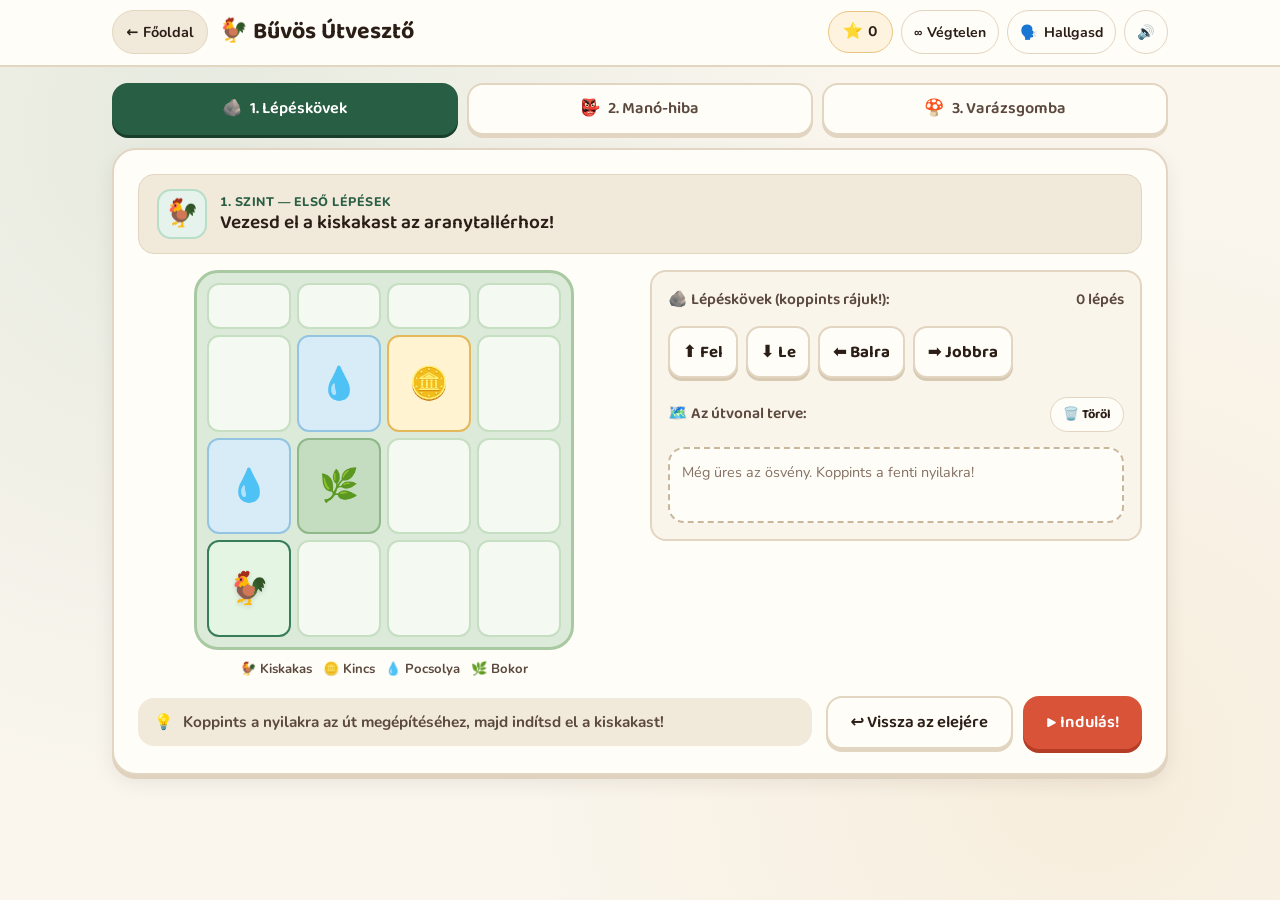
==== buvos-utveszto/index.html @ 88418d54 "Add Bűvös Útvesztő app with debugging, mushroom jump, infinite BFS mazes, and motivational audio" ====
<!DOCTYPE html>
<html lang="hu">
<head>
  <meta charset="UTF-8">
  <meta name="viewport" content="width=device-width, initial-scale=1.0">
  <title>Bűvös Útvesztő — Logika Műhely</title>
  <meta name="description" content="Algoritmikus gondolkodás és hibakeresés elsősöknek: vezesd át a kiskakast a meseerdőn lépéskövekkel és javítsd ki a manó hibáit!">
  <link rel="preconnect" href="https://fonts.googleapis.com">
  <link rel="preconnect" href="https://fonts.gstatic.com" crossorigin>
  <link href="https://fonts.googleapis.com/css2?family=Baloo+2:wght@600;700;800&family=Nunito:wght@500;600;700;800&display=swap" rel="stylesheet">
  <link rel="stylesheet" href="../styles/main.css">
  <link rel="stylesheet" href="styles.css">
</head>
<body class="forest-body">
  <header class="workshop-header">
    <div class="container workshop-header-inner">
      <div class="header-left">
        <a href="../index.html" class="back-link" id="btn-back-home">← Főoldal</a>
        <h1 class="workshop-title">🐓 Bűvös Útvesztő</h1>
      </div>

      <div class="header-controls">
        <span class="stat-pill" id="star-counter" aria-label="Összegyűjtött csillagok">
          ⭐ <span id="star-count-value">0</span>
        </span>
        <button type="button" class="icon-btn" id="btn-infinite-mode" aria-pressed="false" title="Végtelen gyakorlás be/ki">
          ∞ <span class="btn-label">Végtelen</span>
        </button>
        <button type="button" class="icon-btn" id="btn-replay-voice" title="Feladat meghallgatása újra">
          🗣️ <span class="btn-label">Hallgasd</span>
        </button>
        <button type="button" class="icon-btn" id="btn-toggle-sound" aria-pressed="true" title="Hang ki/be">
          🔊
        </button>
      </div>
    </div>
  </header>

  <main class="container workshop-main">
    <nav class="mode-nav" aria-label="Játékmódok">
      <button type="button" class="mode-tab is-active" id="tab-mode-build" data-mode="build">
        <span>🪨</span>
        <span>1. Lépéskövek</span>
      </button>
      <button type="button" class="mode-tab" id="tab-mode-debug" data-mode="debug">
        <span>👺</span>
        <span>2. Manó-hiba</span>
      </button>
      <button type="button" class="mode-tab" id="tab-mode-mushroom" data-mode="mushroom">
        <span>🍄</span>
        <span>3. Varázsgomba</span>
      </button>
    </nav>

    <section class="game-panel" aria-live="polite">
      <div class="prompt-bar">
        <div class="prompt-left">
          <div class="guide-avatar" aria-hidden="true">🐓</div>
          <div>
            <span class="level-badge" id="level-badge">1. szint</span>
            <p class="prompt-instruction" id="prompt-instruction">Töltsük be a meseerdőt…</p>
          </div>
        </div>
      </div>

      <div class="maze-workspace">
        <div class="maze-board-wrap">
          <div class="maze-grid" id="maze-grid" role="grid" aria-label="Meseerdő pálya"></div>
          <div class="maze-legend">
            <span>🐓 Kiskakas</span>
            <span>🪙 Kincs</span>
            <span>💧 Pocsolya</span>
            <span>🌿 Bokor</span>
            <span id="legend-mushroom" style="display:none;">🍄 Gomba (átugorható)</span>
          </div>
        </div>

        <div class="program-panel">
          <p class="panel-subtitle">
            <span>🪨 Lépéskövek (koppints rájuk!):</span>
            <span id="step-count-label">0 lépés</span>
          </p>

          <div class="stone-palette" id="stone-palette">
            <button type="button" class="cmd-btn" data-cmd="up" title="Felfelé">⬆️ Fel</button>
            <button type="button" class="cmd-btn" data-cmd="down" title="Lefelé">⬇️ Le</button>
            <button type="button" class="cmd-btn" data-cmd="left" title="Balra">⬅️ Balra</button>
            <button type="button" class="cmd-btn" data-cmd="right" title="Jobbra">➡️ Jobbra</button>
            <button type="button" class="cmd-btn is-jump" id="btn-cmd-jump" data-cmd="jump" style="display:none;" title="Ha gomba van előtted, ugorj!">🍄 Ugrás</button>
          </div>

          <div id="debug-hint-box" class="debug-hint-box" style="display:none;">
            💡 Koppints a hibás lépéskőre lent, majd válassz helyette egy jót felül!
          </div>

          <p class="panel-subtitle" style="margin-top:0.25rem;">
            <span>🗺️ Az útvonal terve:</span>
            <button type="button" class="icon-btn" id="btn-clear-steps" style="min-height:34px; font-size:0.8rem;">🗑️ Töröl</button>
          </p>

          <div class="sequence-track" id="sequence-track" aria-label="Összeállított lépések"></div>
        </div>
      </div>

      <div class="action-bar">
        <div class="feedback-banner" id="feedback-banner">
          <span>💡</span>
          <span id="feedback-text">Állítsd össze az utat, majd nyomd meg az Indulás gombot!</span>
        </div>
        <div class="action-buttons" id="action-buttons"></div>
      </div>
    </section>
  </main>

  <script src="app.js"></script>
</body>
</html>
---- styles/main.css ----
/* ==========================================================================
   Logika Műhely — Shared Design System
   Warm, tactile, storybook-inspired palette for 1st-grade Hungarian learners
   ========================================================================== */

:root {
  /* Surfaces */
  --bg-parchment: #FAF6EE;
  --bg-cream: #FFFDF8;
  --bg-sand: #F1E9DA;
  --bg-wood-dark: #3B281E;
  --bg-wood-mid: #5A3E2E;

  /* Ink */
  --ink-primary: #2B1E16;
  --ink-secondary: #5C493E;
  --ink-muted: #847062;
  --ink-on-dark: #FFF9F0;

  /* Brand & Pedagogical Accents (HSL-harmonized) */
  --forge-ember: #D95338;
  --forge-ember-dark: #B53D25;
  --forge-ember-soft: #FDECE7;

  --sage-green: #387D5A;
  --sage-green-dark: #285E43;
  --sage-green-soft: #E5F3EC;

  --cobalt-blue: #2D5F9A;
  --cobalt-blue-dark: #1F4573;
  --cobalt-blue-soft: #E7EFF8;

  --amber-gold: #D99226;
  --amber-gold-dark: #B07214;
  --amber-gold-soft: #FDF3DF;

  /* Borders & Shadows */
  --border-warm: #E2D5C1;
  --border-strong: #C9B79C;
  --shadow-card: 0 4px 0 #DFD2BE, 0 8px 20px rgba(43, 30, 22, 0.08);
  --shadow-card-hover: 0 6px 0 #D4C3AA, 0 14px 28px rgba(43, 30, 22, 0.12);
  --shadow-button: 0 4px 0 var(--btn-shadow, #B53D25);
  --shadow-button-active: 0 1px 0 var(--btn-shadow, #B53D25);

  /* Typography */
  --font-display: 'Baloo 2', 'Nunito', system-ui, -apple-system, sans-serif;
  --font-body: 'Nunito', system-ui, -apple-system, sans-serif;

  /* Radii */
  --radius-sm: 10px;
  --radius-md: 16px;
  --radius-lg: 24px;
  --radius-pill: 999px;

  /* Spacing */
  --space-xs: 0.5rem;
  --space-sm: 0.75rem;
  --space-md: 1.25rem;
  --space-lg: 2rem;
  --space-xl: 3rem;
}

*,
*::before,
*::after {
  box-sizing: border-box;
}

html {
  font-size: 16px;
  -webkit-tap-highlight-color: transparent;
  scroll-behavior: smooth;
}

body {
  margin: 0;
  font-family: var(--font-body);
  color: var(--ink-primary);
  background-color: var(--bg-parchment);
  background-image:
    radial-gradient(circle at 15% 10%, rgba(224, 159, 62, 0.09) 0%, transparent 45%),
    radial-gradient(circle at 85% 85%, rgba(56, 125, 90, 0.08) 0%, transparent 45%);
  line-height: 1.55;
  min-height: 100dvh;
  overflow-x: hidden;
}

img,
svg {
  display: block;
  max-width: 100%;
}

button,
a {
  font-family: inherit;
  touch-action: manipulation;
}

/* Focus visibility for keyboard & switch accessibility */
:focus-visible {
  outline: 3px solid var(--cobalt-blue);
  outline-offset: 3px;
}

/* ==========================================================================
   Layout Containers
   ========================================================================== */
.container {
  width: 100%;
  max-width: 1120px;
  margin: 0 auto;
  padding: 0 clamp(1rem, 3vw, 2rem);
}

/* ==========================================================================
   Header / Navigation
   ========================================================================== */
.site-header {
  background-color: var(--bg-cream);
  border-bottom: 2px solid var(--border-warm);
  padding: 0.9rem 0;
  position: sticky;
  top: 0;
  z-index: 40;
}

.header-inner {
  display: flex;
  align-items: center;
  justify-content: space-between;
  gap: 1rem;
  flex-wrap: wrap;
}

.brand {
  display: inline-flex;
  align-items: center;
  gap: 0.75rem;
  text-decoration: none;
  color: var(--ink-primary);
}

.brand-mark {
  width: 44px;
  height: 44px;
  border-radius: 12px;
  background: var(--forge-ember);
  color: var(--ink-on-dark);
  display: grid;
  place-items: center;
  box-shadow: 0 3px 0 var(--forge-ember-dark);
  flex-shrink: 0;
}

.brand-text {
  display: flex;
  flex-direction: column;
  line-height: 1.15;
}

.brand-title {
  font-family: var(--font-display);
  font-weight: 600;
  font-size: 1.25rem;
  letter-spacing: 0.01em;
}

.brand-subtitle {
  font-size: 0.8rem;
  font-weight: 700;
  color: var(--ink-muted);
}

.header-meta {
  display: flex;
  align-items: center;
  gap: 0.75rem;
}

.age-tag {
  display: inline-flex;
  align-items: center;
  gap: 0.4rem;
  background: var(--bg-sand);
  border: 1.5px solid var(--border-warm);
  color: var(--ink-secondary);
  font-weight: 700;
  font-size: 0.85rem;
  padding: 0.4rem 0.85rem;
  border-radius: var(--radius-pill);
}

/* ==========================================================================
   Buttons
   ========================================================================== */
.btn {
  display: inline-flex;
  align-items: center;
  justify-content: center;
  gap: 0.5rem;
  min-height: 48px;
  padding: 0.7rem 1.4rem;
  border-radius: var(--radius-md);
  border: none;
  font-family: var(--font-display);
  font-weight: 600;
  font-size: 1.05rem;
  text-decoration: none;
  cursor: pointer;
  transition: transform 120ms ease, box-shadow 120ms ease, background-color 150ms ease;
  user-select: none;
}

.btn:active {
  transform: translateY(3px);
}

.btn-primary {
  --btn-shadow: var(--forge-ember-dark);
  background: var(--forge-ember);
  color: #FFFFFF;
  box-shadow: var(--shadow-button);
}

.btn-primary:hover {
  background: #E25F44;
}

.btn-primary:active {
  box-shadow: var(--shadow-button-active);
}

.btn-secondary {
  --btn-shadow: var(--border-strong);
  background: var(--bg-cream);
  color: var(--ink-primary);
  border: 2px solid var(--border-warm);
  box-shadow: 0 3px 0 var(--border-warm);
}

.btn-secondary:hover {
  background: var(--bg-sand);
}

.btn-success {
  --btn-shadow: var(--sage-green-dark);
  background: var(--sage-green);
  color: #FFFFFF;
  box-shadow: var(--shadow-button);
}

.btn-success:hover {
  background: #418E67;
}

/* ==========================================================================
   Hero Section (Index Page)
   ========================================================================== */
.hero {
  padding: clamp(2rem, 5vw, 3.75rem) 0 clamp(1.5rem, 3vw, 2.5rem);
}

.hero-card {
  background: var(--bg-cream);
  border: 2px solid var(--border-warm);
  border-radius: var(--radius-lg);
  padding: clamp(1.5rem, 4vw, 2.75rem);
  box-shadow: var(--shadow-card);
  display: grid;
  grid-template-columns: 1.25fr 0.75fr;
  gap: 2rem;
  align-items: center;
}

.hero h1 {
  font-family: var(--font-display);
  font-size: clamp(1.85rem, 4vw, 2.85rem);
  font-weight: 700;
  line-height: 1.15;
  letter-spacing: -0.01em;
  margin: 0 0 0.85rem;
  color: var(--ink-primary);
}

.hero-lead {
  font-size: clamp(1rem, 1.5vw, 1.15rem);
  color: var(--ink-secondary);
  margin: 0 0 1.5rem;
  max-width: 56ch;
}

.hero-actions {
  display: flex;
  flex-wrap: wrap;
  gap: 0.85rem;
  align-items: center;
}

.hero-pillars {
  display: grid;
  gap: 0.75rem;
  background: var(--bg-sand);
  border: 1.5px solid var(--border-warm);
  border-radius: var(--radius-md);
  padding: 1.15rem;
}

.pillar-item {
  display: flex;
  align-items: flex-start;
  gap: 0.7rem;
  font-size: 0.92rem;
  color: var(--ink-secondary);
}

.pillar-icon {
  width: 32px;
  height: 32px;
  border-radius: 9px;
  background: var(--bg-cream);
  border: 1.5px solid var(--border-warm);
  display: grid;
  place-items: center;
  flex-shrink: 0;
  font-size: 1rem;
}

.pillar-item strong {
  color: var(--ink-primary);
  display: block;
  font-size: 0.95rem;
}

/* ==========================================================================
   Apps Grid (Index Page)
   ========================================================================== */
.section-heading {
  display: flex;
  align-items: baseline;
  justify-content: space-between;
  gap: 1rem;
  flex-wrap: wrap;
  margin: 1rem 0 1.25rem;
}

.section-heading h2 {
  font-family: var(--font-display);
  font-size: clamp(1.4rem, 2.5vw, 1.85rem);
  margin: 0;
}

.section-heading p {
  margin: 0;
  color: var(--ink-muted);
  font-weight: 600;
  font-size: 0.95rem;
}

.apps-grid {
  display: grid;
  grid-template-columns: repeat(auto-fill, minmax(min(100%, 320px), 1fr));
  gap: 1.4rem;
  padding-bottom: 3rem;
}

.app-card {
  background: var(--bg-cream);
  border: 2px solid var(--border-warm);
  border-radius: var(--radius-lg);
  padding: 1.4rem;
  box-shadow: var(--shadow-card);
  display: flex;
  flex-direction: column;
  gap: 0.9rem;
  transition: transform 160ms ease, box-shadow 160ms ease;
  position: relative;
}

.app-card.is-live:hover {
  transform: translateY(-3px);
  box-shadow: var(--shadow-card-hover);
}

.app-card.is-upcoming {
  background: #FBF8F2;
  opacity: 0.92;
}

.app-card-top {
  display: flex;
  align-items: flex-start;
  justify-content: space-between;
  gap: 0.75rem;
}

.app-emblem {
  width: 56px;
  height: 56px;
  border-radius: 16px;
  display: grid;
  place-items: center;
  font-size: 1.75rem;
  flex-shrink: 0;
  border: 2px solid rgba(43, 30, 22, 0.08);
}

.emblem-forge { background: var(--forge-ember-soft); }
.emblem-path { background: var(--sage-green-soft); }
.emblem-scale { background: var(--amber-gold-soft); }
.emblem-chameleon { background: #EBF4E8; }
.emblem-mirror { background: var(--cobalt-blue-soft); }
.emblem-detective { background: #F5ECE3; }

.status-label {
  font-size: 0.78rem;
  font-weight: 800;
  text-transform: uppercase;
  letter-spacing: 0.04em;
  padding: 0.3rem 0.7rem;
  border-radius: var(--radius-pill);
}

.status-live {
  background: var(--sage-green-soft);
  color: var(--sage-green-dark);
  border: 1.5px solid #B7DEC9;
}

.status-soon {
  background: var(--bg-sand);
  color: var(--ink-muted);
  border: 1.5px solid var(--border-warm);
}

.app-card h3 {
  font-family: var(--font-display);
  font-size: 1.35rem;
  margin: 0;
  line-height: 1.2;
}

.app-card-desc {
  margin: 0;
  color: var(--ink-secondary);
  font-size: 0.95rem;
  flex: 1;
}

.app-skills {
  display: flex;
  flex-wrap: wrap;
  gap: 0.45rem;
}

.skill-chip {
  font-size: 0.78rem;
  font-weight: 700;
  color: var(--ink-secondary);
  background: var(--bg-sand);
  padding: 0.25rem 0.65rem;
  border-radius: var(--radius-pill);
}

.app-method {
  font-size: 0.82rem;
  color: var(--ink-muted);
  border-top: 1.5px dashed var(--border-warm);
  padding-top: 0.75rem;
}

.app-method strong {
  color: var(--ink-secondary);
}

.app-card .btn {
  width: 100%;
  margin-top: 0.25rem;
}

.btn-disabled {
  background: var(--bg-sand);
  color: var(--ink-muted);
  border: 1.5px solid var(--border-warm);
  cursor: default;
  box-shadow: none;
}

.btn-disabled:active {
  transform: none;
}

/* ==========================================================================
   Footer
   ========================================================================== */
.site-footer {
  border-top: 2px solid var(--border-warm);
  background: var(--bg-cream);
  padding: 1.5rem 0;
  color: var(--ink-muted);
  font-size: 0.9rem;
}

.footer-inner {
  display: flex;
  justify-content: space-between;
  align-items: center;
  flex-wrap: wrap;
  gap: 0.75rem;
}

/* ==========================================================================
   Responsive Breakpoints
   ========================================================================== */
@media (max-width: 860px) {
  .hero-card {
    grid-template-columns: 1fr;
    gap: 1.5rem;
  }
}

@media (max-width: 520px) {
  .brand-subtitle {
    display: none;
  }
  .age-tag {
    font-size: 0.78rem;
    padding: 0.35rem 0.65rem;
  }
}
---- buvos-utveszto/styles.css ----
/* ==========================================================================
   Bűvös Útvesztő — Enchanted Forest Algorithmic & Debugging Styles
   Responsive across mobile (320px+), tablet, and desktop/smartboard
   ========================================================================== */

.forest-body {
  background-color: var(--bg-parchment);
  background-image:
    radial-gradient(circle at 15% 15%, rgba(56, 125, 90, 0.10) 0%, transparent 50%),
    radial-gradient(circle at 85% 85%, rgba(217, 146, 38, 0.09) 0%, transparent 45%);
  min-height: 100dvh;
  display: flex;
  flex-direction: column;
}

/* Header & Controls (consistent with Kovács Műhelye) */
.workshop-header {
  background: var(--bg-cream);
  border-bottom: 2px solid var(--border-warm);
  padding: 0.65rem 0;
  position: sticky;
  top: 0;
  z-index: 50;
}

.workshop-header-inner {
  display: flex;
  align-items: center;
  justify-content: space-between;
  gap: 0.75rem;
  flex-wrap: wrap;
}

.header-left {
  display: flex;
  align-items: center;
  gap: 0.65rem;
}

.back-link {
  display: inline-flex;
  align-items: center;
  gap: 0.35rem;
  min-height: 44px;
  padding: 0.4rem 0.85rem;
  border-radius: var(--radius-pill);
  background: var(--bg-sand);
  border: 1.5px solid var(--border-warm);
  color: var(--ink-primary);
  text-decoration: none;
  font-weight: 700;
  font-size: 0.9rem;
}

.back-link:hover {
  background: #E8DEC9;
}

.workshop-title {
  font-family: var(--font-display);
  font-size: clamp(1.1rem, 2.2vw, 1.45rem);
  margin: 0;
  display: flex;
  align-items: center;
  gap: 0.4rem;
}

.header-controls {
  display: flex;
  align-items: center;
  gap: 0.5rem;
}

.stat-pill {
  display: inline-flex;
  align-items: center;
  gap: 0.35rem;
  min-height: 42px;
  padding: 0.35rem 0.85rem;
  border-radius: var(--radius-pill);
  background: var(--amber-gold-soft);
  border: 1.5px solid #E9C685;
  font-family: var(--font-display);
  font-weight: 600;
  font-size: 1rem;
  color: var(--ink-primary);
}

.icon-btn {
  display: inline-flex;
  align-items: center;
  justify-content: center;
  gap: 0.35rem;
  min-width: 44px;
  min-height: 44px;
  padding: 0.4rem 0.75rem;
  border-radius: var(--radius-pill);
  border: 1.5px solid var(--border-warm);
  background: var(--bg-cream);
  color: var(--ink-primary);
  font-weight: 700;
  font-size: 0.88rem;
  cursor: pointer;
  transition: background-color 140ms ease, transform 100ms ease;
}

.icon-btn:hover {
  background: var(--bg-sand);
}

.icon-btn.is-muted {
  opacity: 0.65;
  background: var(--bg-sand);
}

.icon-btn.is-active {
  background: var(--amber-gold-soft);
  border-color: var(--amber-gold-dark);
}

/* Mode Navigation */
.mode-nav {
  display: grid;
  grid-template-columns: repeat(3, 1fr);
  gap: 0.6rem;
  margin: 1rem 0 0.85rem;
}

.mode-tab {
  display: flex;
  align-items: center;
  justify-content: center;
  gap: 0.5rem;
  min-height: 52px;
  padding: 0.6rem 0.75rem;
  border-radius: var(--radius-md);
  border: 2px solid var(--border-warm);
  background: var(--bg-cream);
  color: var(--ink-secondary);
  font-family: var(--font-display);
  font-weight: 600;
  font-size: clamp(0.88rem, 1.5vw, 1.02rem);
  cursor: pointer;
  box-shadow: 0 3px 0 var(--border-warm);
  transition: all 140ms ease;
}

.mode-tab:hover {
  background: var(--bg-sand);
}

.mode-tab.is-active {
  background: var(--sage-green-dark);
  color: #FFFFFF;
  border-color: var(--sage-green-dark);
  box-shadow: 0 3px 0 #193E2B;
}

/* Main Panel */
.workshop-main {
  flex: 1;
  padding-bottom: 2rem;
}

.game-panel {
  background: var(--bg-cream);
  border: 2px solid var(--border-warm);
  border-radius: var(--radius-lg);
  padding: clamp(1rem, 2.5vw, 1.5rem);
  box-shadow: var(--shadow-card);
  display: flex;
  flex-direction: column;
  gap: 1rem;
}

.prompt-bar {
  display: flex;
  align-items: center;
  justify-content: space-between;
  gap: 1rem;
  flex-wrap: wrap;
  background: var(--bg-sand);
  border: 1.5px solid var(--border-warm);
  border-radius: var(--radius-md);
  padding: 0.85rem 1.1rem;
}

.prompt-left {
  display: flex;
  align-items: center;
  gap: 0.85rem;
  flex: 1;
  min-width: 220px;
}

.guide-avatar {
  width: 50px;
  height: 50px;
  border-radius: 14px;
  background: var(--sage-green-soft);
  border: 2px solid #B7DEC9;
  display: grid;
  place-items: center;
  font-size: 1.7rem;
  flex-shrink: 0;
}

.level-badge {
  font-size: 0.78rem;
  font-weight: 800;
  text-transform: uppercase;
  letter-spacing: 0.04em;
  color: var(--sage-green-dark);
  display: block;
}

.prompt-instruction {
  font-family: var(--font-display);
  font-size: clamp(1rem, 1.8vw, 1.2rem);
  font-weight: 600;
  color: var(--ink-primary);
  margin: 0;
  line-height: 1.3;
}

/* Maze & Controls Split Layout */
.maze-workspace {
  display: grid;
  grid-template-columns: minmax(260px, 1fr) minmax(260px, 1fr);
  gap: 1.25rem;
  align-items: start;
}

/* Forest Grid */
.maze-board-wrap {
  display: flex;
  flex-direction: column;
  align-items: center;
  gap: 0.6rem;
}

.maze-grid {
  display: grid;
  gap: 6px;
  padding: 10px;
  background: #DCEAD9;
  border: 3px solid #A8C9A2;
  border-radius: var(--radius-lg);
  width: 100%;
  max-width: 380px;
  aspect-ratio: 1 / 1;
}

.maze-cell {
  background: #F4F9F2;
  border: 2px solid #C6DEC1;
  border-radius: 12px;
  display: grid;
  place-items: center;
  font-size: clamp(1.35rem, 3.8vw, 2rem);
  position: relative;
  user-select: none;
  transition: transform 160ms ease, background-color 160ms ease, border-color 160ms ease;
}

.maze-cell.is-puddle {
  background: #D8ECF8;
  border-color: #93C4E2;
}

.maze-cell.is-bush {
  background: #C4DDC0;
  border-color: #8FB889;
}

.maze-cell.is-goal {
  background: #FFF3D1;
  border-color: #E6B85C;
}

.maze-cell.is-mushroom {
  background: #FDECE7;
  border-color: #F0B6A8;
}

.maze-cell.is-visited {
  background: #E5F5E3;
  border-color: var(--sage-green);
}

.maze-cell.is-crash {
  background: #FAD8D0;
  border-color: var(--forge-ember);
  animation: cell-shake 380ms ease;
}

.player-sprite {
  display: inline-block;
  transition: transform 180ms ease;
  filter: drop-shadow(0 2px 2px rgba(0, 0, 0, 0.15));
}

@keyframes cell-shake {
  0%, 100% { transform: translateX(0); }
  25% { transform: translateX(-5px); }
  50% { transform: translateX(5px); }
  75% { transform: translateX(-3px); }
}

.maze-legend {
  display: flex;
  flex-wrap: wrap;
  justify-content: center;
  gap: 0.65rem;
  font-size: 0.82rem;
  font-weight: 700;
  color: var(--ink-secondary);
}

/* Program / Stepping Stones Panel */
.program-panel {
  display: flex;
  flex-direction: column;
  gap: 0.9rem;
  background: #FAF5EB;
  border: 2px solid var(--border-warm);
  border-radius: var(--radius-md);
  padding: 1rem;
}

.panel-subtitle {
  font-family: var(--font-display);
  font-weight: 600;
  font-size: 0.98rem;
  color: var(--ink-secondary);
  margin: 0;
  display: flex;
  align-items: center;
  justify-content: space-between;
}

.stone-palette {
  display: flex;
  flex-wrap: wrap;
  gap: 0.5rem;
}

.cmd-btn {
  display: inline-flex;
  align-items: center;
  justify-content: center;
  gap: 0.35rem;
  min-width: 56px;
  min-height: 52px;
  padding: 0.45rem 0.8rem;
  border-radius: 14px;
  border: 2px solid var(--border-warm);
  background: var(--bg-cream);
  color: var(--ink-primary);
  font-family: var(--font-display);
  font-weight: 700;
  font-size: 1.05rem;
  cursor: pointer;
  box-shadow: 0 3px 0 #D8C9B2;
  transition: transform 100ms ease, background-color 140ms ease;
}

.cmd-btn:hover {
  background: #FFF7E6;
}

.cmd-btn:active {
  transform: translateY(2px);
}

.cmd-btn.is-jump {
  background: var(--forge-ember-soft);
  border-color: #E79B8A;
  color: var(--forge-ember-dark);
}

/* Sequence Track */
.sequence-track {
  display: flex;
  flex-wrap: wrap;
  gap: 0.45rem;
  min-height: 76px;
  padding: 0.75rem;
  background: var(--bg-cream);
  border: 2px dashed var(--border-strong);
  border-radius: var(--radius-md);
  align-items: center;
  align-content: flex-start;
}

.step-stone {
  display: inline-flex;
  align-items: center;
  justify-content: center;
  min-width: 50px;
  min-height: 50px;
  padding: 0.3rem 0.55rem;
  border-radius: 12px;
  background: var(--bg-sand);
  border: 2px solid var(--border-strong);
  font-size: 1.25rem;
  cursor: pointer;
  position: relative;
  transition: transform 120ms ease, border-color 120ms ease, background-color 120ms ease;
}

.step-stone .step-num {
  position: absolute;
  top: -7px;
  left: -6px;
  width: 19px;
  height: 19px;
  border-radius: 50%;
  background: var(--bg-wood-dark);
  color: #FFFFFF;
  font-size: 0.68rem;
  font-weight: 800;
  display: grid;
  place-items: center;
}

.step-stone.is-running {
  background: var(--amber-gold-soft);
  border-color: var(--amber-gold-dark);
  transform: scale(1.1);
}

.step-stone.is-bug-hit {
  background: var(--forge-ember-soft);
  border-color: var(--forge-ember);
  animation: cell-shake 380ms ease;
}

.step-stone.is-selected-slot {
  background: var(--cobalt-blue-soft);
  border-color: var(--cobalt-blue);
  box-shadow: 0 0 0 3px rgba(45, 95, 154, 0.25);
}

.debug-hint-box {
  font-size: 0.85rem;
  font-weight: 700;
  color: var(--cobalt-blue-dark);
  background: var(--cobalt-blue-soft);
  border: 1.5px solid #B7D0EC;
  padding: 0.5rem 0.75rem;
  border-radius: var(--radius-sm);
}

/* Action Bar */
.action-bar {
  display: flex;
  align-items: center;
  justify-content: space-between;
  gap: 0.85rem;
  flex-wrap: wrap;
}

.feedback-banner {
  flex: 1;
  min-width: 220px;
  min-height: 48px;
  display: flex;
  align-items: center;
  gap: 0.6rem;
  padding: 0.65rem 1rem;
  border-radius: var(--radius-md);
  font-weight: 700;
  font-size: 0.96rem;
  background: var(--bg-sand);
  color: var(--ink-secondary);
}

.feedback-banner.is-success {
  background: var(--sage-green-soft);
  color: var(--sage-green-dark);
  border: 1.5px solid #A8D7BE;
}

.feedback-banner.is-warn {
  background: var(--forge-ember-soft);
  color: var(--forge-ember-dark);
  border: 1.5px solid #F0B6A8;
}

.action-buttons {
  display: flex;
  gap: 0.65rem;
  flex-wrap: wrap;
}

@media (max-width: 780px) {
  .maze-workspace {
    grid-template-columns: 1fr;
  }
}

@media (max-width: 600px) {
  .mode-nav {
    grid-template-columns: 1fr;
    gap: 0.45rem;
  }
  .mode-tab {
    min-height: 46px;
    justify-content: flex-start;
    padding: 0.55rem 0.9rem;
  }
  .action-bar {
    flex-direction: column;
    align-items: stretch;
  }
  .action-buttons .btn {
    flex: 1;
  }
}
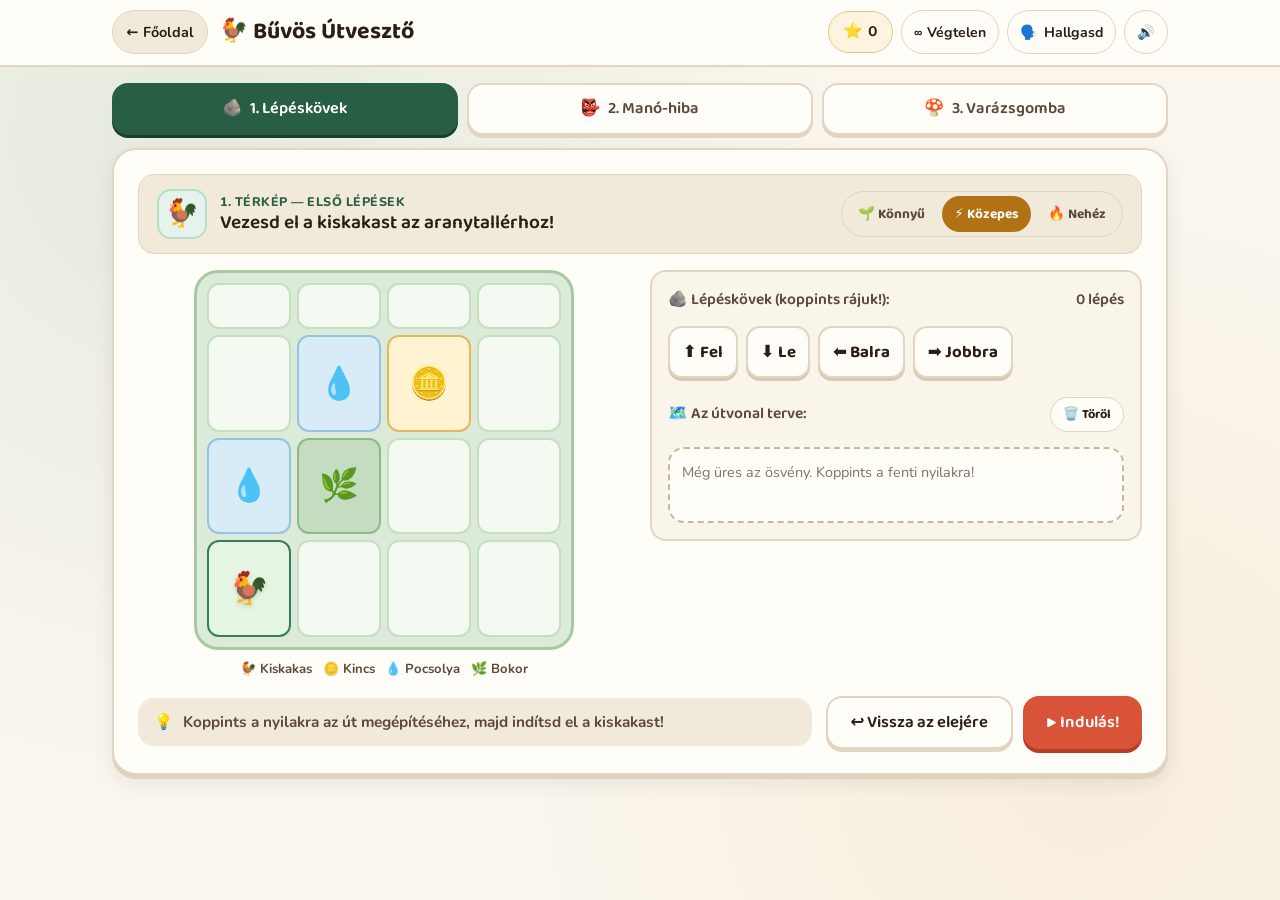
==== commit d88236a6: "Add 3-tier difficulty levels (Könnyű, Közepes, Nehéz) to all 3 apps" ====
--- a/buvos-utveszto/index.html
+++ b/buvos-utveszto/index.html
@@ -61,6 +61,11 @@
             <p class="prompt-instruction" id="prompt-instruction">Töltsük be a meseerdőt…</p>
           </div>
         </div>
+        <div class="difficulty-bar" id="difficulty-bar" role="group" aria-label="Nehézségi szint">
+          <button type="button" class="diff-btn" data-diff="easy">🌱 Könnyű</button>
+          <button type="button" class="diff-btn is-active" data-diff="medium">⚡ Közepes</button>
+          <button type="button" class="diff-btn" data-diff="hard">🔥 Nehéz</button>
+        </div>
       </div>
 
       <div class="maze-workspace">
--- a/styles/main.css
+++ b/styles/main.css
@@ -491,6 +491,56 @@
 }
 
 /* ==========================================================================
+   Shared Difficulty Selector (All Apps)
+   ========================================================================== */
+.difficulty-bar {
+  display: inline-flex;
+  align-items: center;
+  gap: 0.35rem;
+  background: var(--bg-sand);
+  border: 1.5px solid var(--border-warm);
+  padding: 0.25rem;
+  border-radius: var(--radius-pill);
+  flex-wrap: wrap;
+}
+
+.diff-btn {
+  display: inline-flex;
+  align-items: center;
+  gap: 0.3rem;
+  min-height: 36px;
+  padding: 0.3rem 0.75rem;
+  border-radius: var(--radius-pill);
+  border: none;
+  background: transparent;
+  color: var(--ink-secondary);
+  font-family: var(--font-display);
+  font-weight: 700;
+  font-size: 0.85rem;
+  cursor: pointer;
+  transition: background-color 140ms ease, color 140ms ease, box-shadow 140ms ease;
+}
+
+.diff-btn:hover {
+  background: rgba(255, 255, 255, 0.55);
+}
+
+.diff-btn.is-active[data-diff="easy"] {
+  background: var(--sage-green);
+  color: #FFFFFF;
+}
+
+.diff-btn.is-active[data-diff="medium"] {
+  background: var(--amber-gold-dark);
+  color: #FFFFFF;
+}
+
+.diff-btn.is-active[data-diff="hard"] {
+  background: var(--forge-ember);
+  color: #FFFFFF;
+}
+
+/* ==========================================================================
    Footer
    ========================================================================== */
 .site-footer {
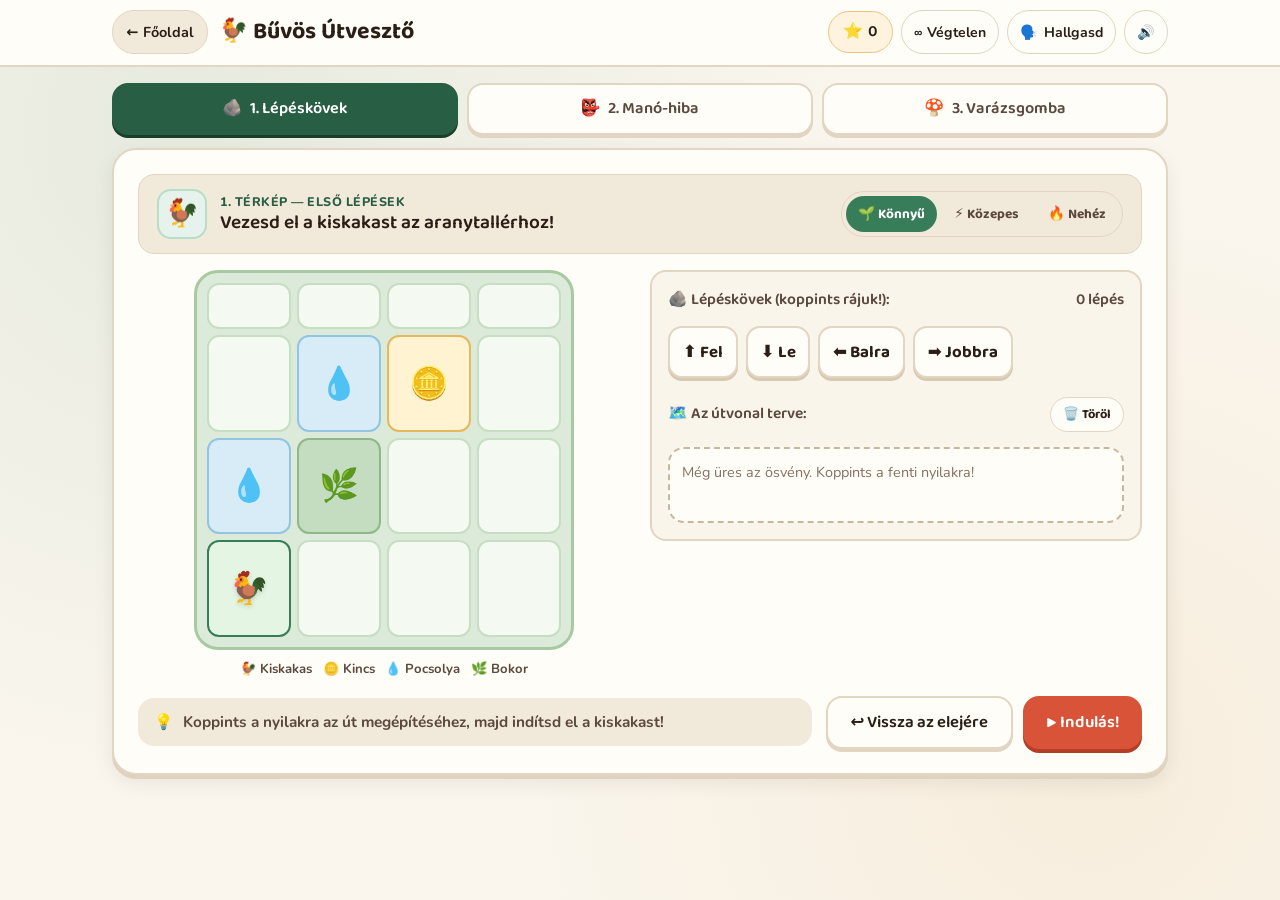
==== commit 7018daeb: "Fix default difficulty state and add cache-busting for CSS/JS across all apps" ====
--- a/buvos-utveszto/index.html
+++ b/buvos-utveszto/index.html
@@ -8,8 +8,8 @@
   <link rel="preconnect" href="https://fonts.googleapis.com">
   <link rel="preconnect" href="https://fonts.gstatic.com" crossorigin>
   <link href="https://fonts.googleapis.com/css2?family=Baloo+2:wght@600;700;800&family=Nunito:wght@500;600;700;800&display=swap" rel="stylesheet">
-  <link rel="stylesheet" href="../styles/main.css">
-  <link rel="stylesheet" href="styles.css">
+  <link rel="stylesheet" href="../styles/main.css?v=3">
+  <link rel="stylesheet" href="styles.css?v=3">
 </head>
 <body class="forest-body">
   <header class="workshop-header">
@@ -62,8 +62,8 @@
           </div>
         </div>
         <div class="difficulty-bar" id="difficulty-bar" role="group" aria-label="Nehézségi szint">
-          <button type="button" class="diff-btn" data-diff="easy">🌱 Könnyű</button>
-          <button type="button" class="diff-btn is-active" data-diff="medium">⚡ Közepes</button>
+          <button type="button" class="diff-btn is-active" data-diff="easy">🌱 Könnyű</button>
+          <button type="button" class="diff-btn" data-diff="medium">⚡ Közepes</button>
           <button type="button" class="diff-btn" data-diff="hard">🔥 Nehéz</button>
         </div>
       </div>
@@ -117,6 +117,6 @@
     </section>
   </main>
 
-  <script src="app.js"></script>
+  <script src="app.js?v=3"></script>
 </body>
 </html>
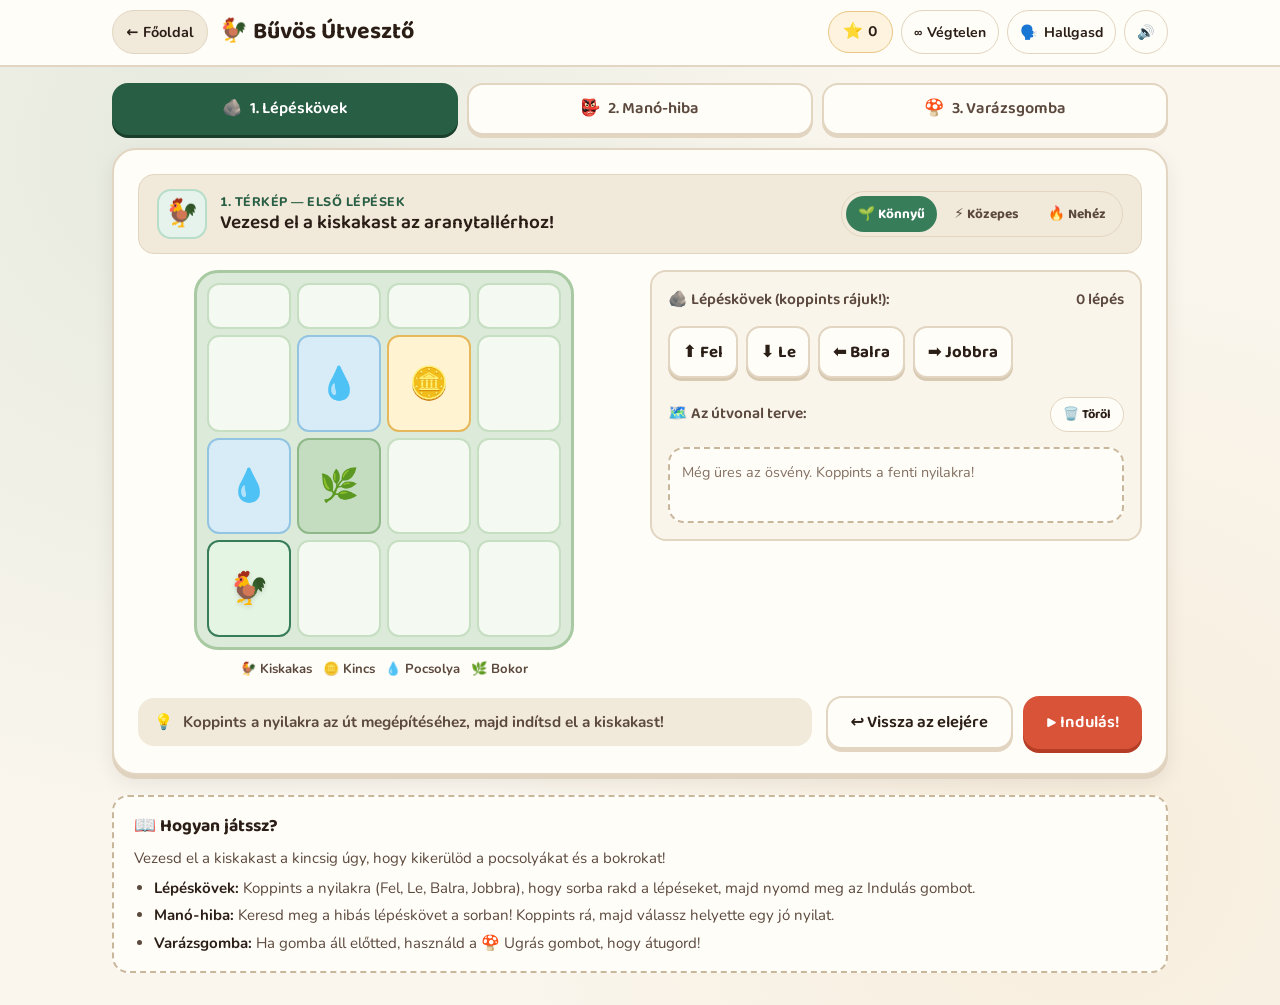
==== commit a5dadbb9: "Add Hungarian how-to-play guides to all 7 apps" ====
--- a/buvos-utveszto/index.html
+++ b/buvos-utveszto/index.html
@@ -8,7 +8,8 @@
   <link rel="preconnect" href="https://fonts.googleapis.com">
   <link rel="preconnect" href="https://fonts.gstatic.com" crossorigin>
   <link href="https://fonts.googleapis.com/css2?family=Baloo+2:wght@600;700;800&family=Nunito:wght@500;600;700;800&display=swap" rel="stylesheet">
-  <link rel="stylesheet" href="../styles/main.css?v=3">
+  <link rel="manifest" href="../manifest.json">
+  <link rel="stylesheet" href="../styles/main.css?v=4">
   <link rel="stylesheet" href="styles.css?v=3">
 </head>
 <body class="forest-body">
@@ -115,8 +116,19 @@
         <div class="action-buttons" id="action-buttons"></div>
       </div>
     </section>
+
+    <section class="how-to-play" aria-label="Hogyan játssz?">
+      <h2 class="how-to-play-title">📖 Hogyan játssz?</h2>
+      <p>Vezesd el a kiskakast a kincsig úgy, hogy kikerülöd a pocsolyákat és a bokrokat!</p>
+      <ul>
+        <li><strong>Lépéskövek:</strong> Koppints a nyilakra (Fel, Le, Balra, Jobbra), hogy sorba rakd a lépéseket, majd nyomd meg az Indulás gombot.</li>
+        <li><strong>Manó-hiba:</strong> Keresd meg a hibás lépéskövet a sorban! Koppints rá, majd válassz helyette egy jó nyilat.</li>
+        <li><strong>Varázsgomba:</strong> Ha gomba áll előtted, használd a 🍄 Ugrás gombot, hogy átugord!</li>
+      </ul>
+    </section>
   </main>
 
+  <script src="../shared/logika-core.js?v=4"></script>
   <script src="app.js?v=3"></script>
 </body>
 </html>
--- a/styles/main.css
+++ b/styles/main.css
@@ -541,6 +541,125 @@
 }
 
 /* ==========================================================================
+   Index Progress Badges & Teacher Summary Modal
+   ========================================================================== */
+.card-progress-row {
+  display: flex;
+  align-items: center;
+  justify-content: space-between;
+  gap: 0.5rem;
+  font-size: 0.84rem;
+  font-weight: 800;
+  color: var(--ink-secondary);
+}
+
+.card-star-pill {
+  display: inline-flex;
+  align-items: center;
+  gap: 0.3rem;
+  padding: 0.2rem 0.65rem;
+  border-radius: var(--radius-pill);
+  background: var(--amber-gold-soft);
+  border: 1.5px solid #E9C685;
+  color: var(--ink-primary);
+}
+
+.badge-unlocked {
+  display: inline-flex;
+  align-items: center;
+  gap: 0.25rem;
+  padding: 0.2rem 0.65rem;
+  border-radius: var(--radius-pill);
+  background: var(--sage-green-soft);
+  border: 1.5px solid #A8D7BE;
+  color: var(--sage-green-dark);
+}
+
+.teacher-btn {
+  display: inline-flex;
+  align-items: center;
+  gap: 0.4rem;
+  min-height: 40px;
+  padding: 0.35rem 0.9rem;
+  border-radius: var(--radius-pill);
+  border: 1.5px solid var(--border-warm);
+  background: var(--bg-cream);
+  color: var(--ink-primary);
+  font-family: var(--font-display);
+  font-weight: 700;
+  font-size: 0.88rem;
+  cursor: pointer;
+}
+
+.teacher-btn:hover {
+  background: var(--bg-sand);
+}
+
+.modal-backdrop {
+  position: fixed;
+  inset: 0;
+  background: rgba(43, 30, 22, 0.52);
+  display: none;
+  place-items: center;
+  padding: 1rem;
+  z-index: 100;
+}
+
+.modal-backdrop.is-open {
+  display: grid;
+}
+
+.teacher-modal {
+  width: 100%;
+  max-width: 620px;
+  max-height: 88dvh;
+  overflow-y: auto;
+  background: var(--bg-cream);
+  border: 2px solid var(--border-warm);
+  border-radius: var(--radius-lg);
+  padding: 1.5rem;
+  box-shadow: 0 20px 44px rgba(43, 30, 22, 0.25);
+  display: flex;
+  flex-direction: column;
+  gap: 1rem;
+}
+
+.teacher-modal-header {
+  display: flex;
+  align-items: center;
+  justify-content: space-between;
+  gap: 1rem;
+}
+
+.teacher-modal-header h2 {
+  font-family: var(--font-display);
+  margin: 0;
+  font-size: 1.35rem;
+}
+
+.teacher-row {
+  display: grid;
+  grid-template-columns: 1fr auto;
+  gap: 0.5rem;
+  align-items: center;
+  padding: 0.75rem 0.9rem;
+  background: var(--bg-sand);
+  border-radius: var(--radius-md);
+  border: 1.5px solid var(--border-warm);
+}
+
+.teacher-row-title {
+  font-family: var(--font-display);
+  font-weight: 700;
+  font-size: 1rem;
+}
+
+.teacher-row-sub {
+  font-size: 0.82rem;
+  color: var(--ink-secondary);
+}
+
+/* ==========================================================================
    Footer
    ========================================================================== */
 .site-footer {
@@ -557,6 +676,47 @@
   align-items: center;
   flex-wrap: wrap;
   gap: 0.75rem;
+}
+
+/* ==========================================================================
+   How To Play Box (App Bottom Guide)
+   ========================================================================== */
+.how-to-play {
+  margin-top: 1.25rem;
+  background: var(--bg-cream);
+  border: 2px dashed var(--border-strong);
+  border-radius: var(--radius-md);
+  padding: 1rem 1.25rem;
+  color: var(--ink-secondary);
+  font-size: 0.94rem;
+  line-height: 1.55;
+}
+
+.how-to-play-title {
+  font-family: var(--font-display);
+  font-size: 1.1rem;
+  font-weight: 700;
+  color: var(--ink-primary);
+  margin: 0 0 0.45rem 0;
+  display: flex;
+  align-items: center;
+  gap: 0.45rem;
+}
+
+.how-to-play p {
+  margin: 0 0 0.4rem 0;
+}
+
+.how-to-play ul {
+  margin: 0.25rem 0 0 0;
+  padding-left: 1.25rem;
+  display: flex;
+  flex-direction: column;
+  gap: 0.25rem;
+}
+
+.how-to-play li strong {
+  color: var(--ink-primary);
 }
 
 /* ==========================================================================
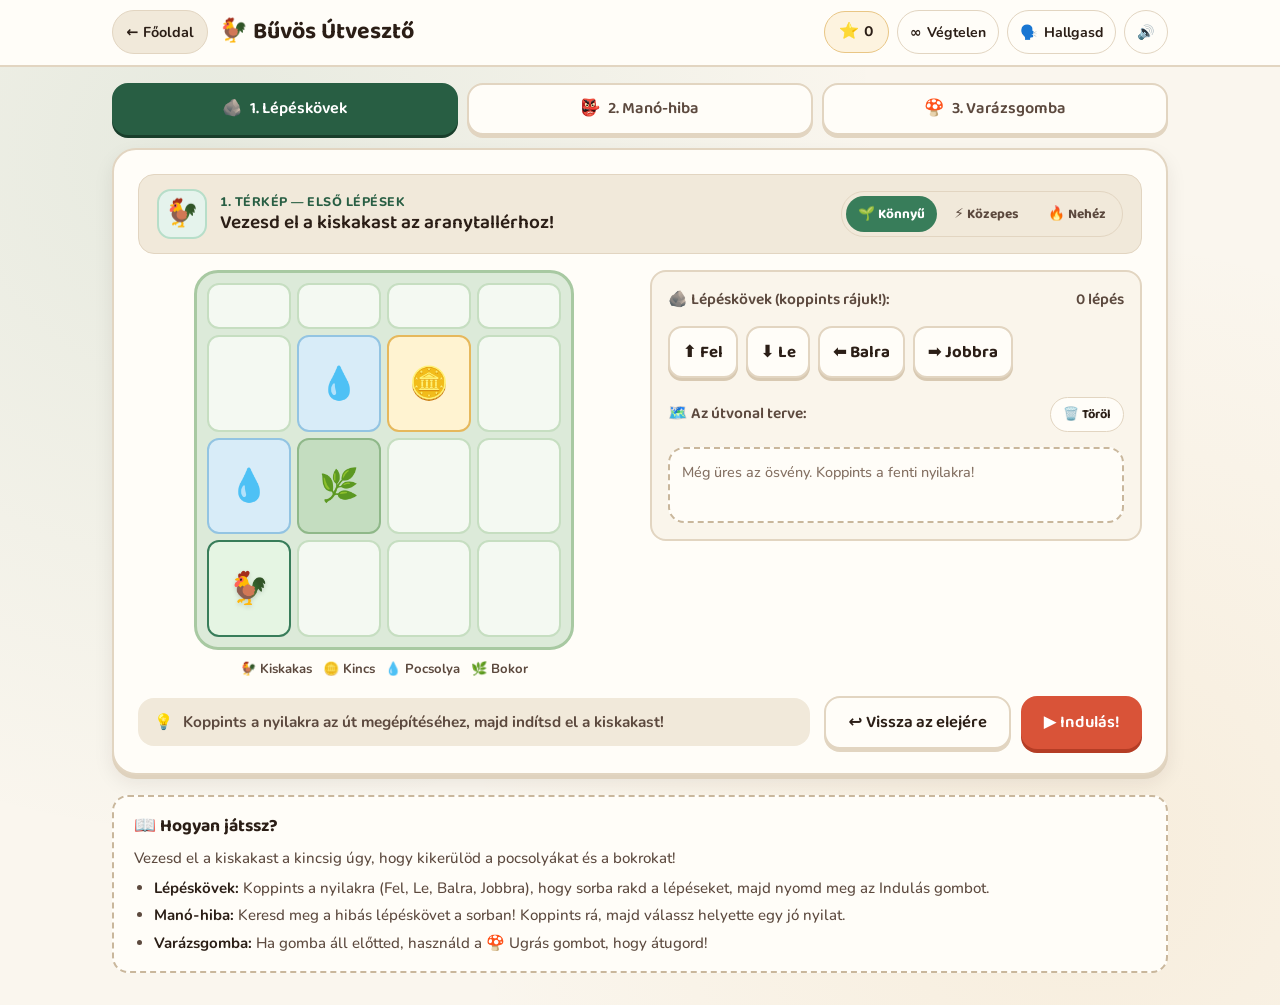
==== commit 42ca02db: "Add global mute, difficulty persistence, daily 3-quest, badge album, offline fonts/icons, and E2E sm" ====
--- a/buvos-utveszto/index.html
+++ b/buvos-utveszto/index.html
@@ -5,9 +5,8 @@
   <meta name="viewport" content="width=device-width, initial-scale=1.0">
   <title>Bűvös Útvesztő — Logika Műhely</title>
   <meta name="description" content="Algoritmikus gondolkodás és hibakeresés elsősöknek: vezesd át a kiskakast a meseerdőn lépéskövekkel és javítsd ki a manó hibáit!">
-  <link rel="preconnect" href="https://fonts.googleapis.com">
-  <link rel="preconnect" href="https://fonts.gstatic.com" crossorigin>
-  <link href="https://fonts.googleapis.com/css2?family=Baloo+2:wght@600;700;800&family=Nunito:wght@500;600;700;800&display=swap" rel="stylesheet">
+  <link rel="stylesheet" href="../styles/fonts.css">
+  <link rel="apple-touch-icon" href="../assets/apple-touch-icon.png">
   <link rel="manifest" href="../manifest.json">
   <link rel="stylesheet" href="../styles/main.css?v=4">
   <link rel="stylesheet" href="styles.css?v=3">
@@ -128,7 +127,7 @@
     </section>
   </main>
 
-  <script src="../shared/logika-core.js?v=4"></script>
+  <script src="../shared/logika-core.js?v=5"></script>
   <script src="app.js?v=3"></script>
 </body>
 </html>
--- a/styles/fonts.css
+++ b/styles/fonts.css
@@ -0,0 +1,126 @@
+/* latin-ext */
+@font-face {
+  font-family: 'Baloo 2';
+  font-style: normal;
+  font-weight: 600;
+  font-display: swap;
+  src: url(../assets/fonts/baloo-2-600-latin-ext.woff2) format('woff2');
+  unicode-range: U+0100-02BA, U+02BD-02C5, U+02C7-02CC, U+02CE-02D7, U+02DD-02FF, U+0304, U+0308, U+0329, U+1D00-1DBF, U+1E00-1E9F, U+1EF2-1EFF, U+2020, U+20A0-20AB, U+20AD-20C4, U+2113, U+2C60-2C7F, U+A720-A7FF;
+}
+/* latin */
+@font-face {
+  font-family: 'Baloo 2';
+  font-style: normal;
+  font-weight: 600;
+  font-display: swap;
+  src: url(../assets/fonts/baloo-2-600-latin.woff2) format('woff2');
+  unicode-range: U+0000-00FF, U+0131, U+0152-0153, U+02BB-02BC, U+02C6, U+02DA, U+02DC, U+0304, U+0308, U+0329, U+2000-206F, U+20AC, U+2122, U+2191, U+2193, U+2212, U+2215, U+FEFF, U+FFFD;
+}
+/* latin-ext */
+@font-face {
+  font-family: 'Baloo 2';
+  font-style: normal;
+  font-weight: 700;
+  font-display: swap;
+  src: url(../assets/fonts/baloo-2-600-latin-ext.woff2) format('woff2');
+  unicode-range: U+0100-02BA, U+02BD-02C5, U+02C7-02CC, U+02CE-02D7, U+02DD-02FF, U+0304, U+0308, U+0329, U+1D00-1DBF, U+1E00-1E9F, U+1EF2-1EFF, U+2020, U+20A0-20AB, U+20AD-20C4, U+2113, U+2C60-2C7F, U+A720-A7FF;
+}
+/* latin */
+@font-face {
+  font-family: 'Baloo 2';
+  font-style: normal;
+  font-weight: 700;
+  font-display: swap;
+  src: url(../assets/fonts/baloo-2-600-latin.woff2) format('woff2');
+  unicode-range: U+0000-00FF, U+0131, U+0152-0153, U+02BB-02BC, U+02C6, U+02DA, U+02DC, U+0304, U+0308, U+0329, U+2000-206F, U+20AC, U+2122, U+2191, U+2193, U+2212, U+2215, U+FEFF, U+FFFD;
+}
+/* latin-ext */
+@font-face {
+  font-family: 'Baloo 2';
+  font-style: normal;
+  font-weight: 800;
+  font-display: swap;
+  src: url(../assets/fonts/baloo-2-600-latin-ext.woff2) format('woff2');
+  unicode-range: U+0100-02BA, U+02BD-02C5, U+02C7-02CC, U+02CE-02D7, U+02DD-02FF, U+0304, U+0308, U+0329, U+1D00-1DBF, U+1E00-1E9F, U+1EF2-1EFF, U+2020, U+20A0-20AB, U+20AD-20C4, U+2113, U+2C60-2C7F, U+A720-A7FF;
+}
+/* latin */
+@font-face {
+  font-family: 'Baloo 2';
+  font-style: normal;
+  font-weight: 800;
+  font-display: swap;
+  src: url(../assets/fonts/baloo-2-600-latin.woff2) format('woff2');
+  unicode-range: U+0000-00FF, U+0131, U+0152-0153, U+02BB-02BC, U+02C6, U+02DA, U+02DC, U+0304, U+0308, U+0329, U+2000-206F, U+20AC, U+2122, U+2191, U+2193, U+2212, U+2215, U+FEFF, U+FFFD;
+}
+/* latin-ext */
+@font-face {
+  font-family: 'Nunito';
+  font-style: normal;
+  font-weight: 500;
+  font-display: swap;
+  src: url(../assets/fonts/nunito-500-latin-ext.woff2) format('woff2');
+  unicode-range: U+0100-02BA, U+02BD-02C5, U+02C7-02CC, U+02CE-02D7, U+02DD-02FF, U+0304, U+0308, U+0329, U+1D00-1DBF, U+1E00-1E9F, U+1EF2-1EFF, U+2020, U+20A0-20AB, U+20AD-20C4, U+2113, U+2C60-2C7F, U+A720-A7FF;
+}
+/* latin */
+@font-face {
+  font-family: 'Nunito';
+  font-style: normal;
+  font-weight: 500;
+  font-display: swap;
+  src: url(../assets/fonts/nunito-500-latin.woff2) format('woff2');
+  unicode-range: U+0000-00FF, U+0131, U+0152-0153, U+02BB-02BC, U+02C6, U+02DA, U+02DC, U+0304, U+0308, U+0329, U+2000-206F, U+20AC, U+2122, U+2191, U+2193, U+2212, U+2215, U+FEFF, U+FFFD;
+}
+/* latin-ext */
+@font-face {
+  font-family: 'Nunito';
+  font-style: normal;
+  font-weight: 600;
+  font-display: swap;
+  src: url(../assets/fonts/nunito-500-latin-ext.woff2) format('woff2');
+  unicode-range: U+0100-02BA, U+02BD-02C5, U+02C7-02CC, U+02CE-02D7, U+02DD-02FF, U+0304, U+0308, U+0329, U+1D00-1DBF, U+1E00-1E9F, U+1EF2-1EFF, U+2020, U+20A0-20AB, U+20AD-20C4, U+2113, U+2C60-2C7F, U+A720-A7FF;
+}
+/* latin */
+@font-face {
+  font-family: 'Nunito';
+  font-style: normal;
+  font-weight: 600;
+  font-display: swap;
+  src: url(../assets/fonts/nunito-500-latin.woff2) format('woff2');
+  unicode-range: U+0000-00FF, U+0131, U+0152-0153, U+02BB-02BC, U+02C6, U+02DA, U+02DC, U+0304, U+0308, U+0329, U+2000-206F, U+20AC, U+2122, U+2191, U+2193, U+2212, U+2215, U+FEFF, U+FFFD;
+}
+/* latin-ext */
+@font-face {
+  font-family: 'Nunito';
+  font-style: normal;
+  font-weight: 700;
+  font-display: swap;
+  src: url(../assets/fonts/nunito-500-latin-ext.woff2) format('woff2');
+  unicode-range: U+0100-02BA, U+02BD-02C5, U+02C7-02CC, U+02CE-02D7, U+02DD-02FF, U+0304, U+0308, U+0329, U+1D00-1DBF, U+1E00-1E9F, U+1EF2-1EFF, U+2020, U+20A0-20AB, U+20AD-20C4, U+2113, U+2C60-2C7F, U+A720-A7FF;
+}
+/* latin */
+@font-face {
+  font-family: 'Nunito';
+  font-style: normal;
+  font-weight: 700;
+  font-display: swap;
+  src: url(../assets/fonts/nunito-500-latin.woff2) format('woff2');
+  unicode-range: U+0000-00FF, U+0131, U+0152-0153, U+02BB-02BC, U+02C6, U+02DA, U+02DC, U+0304, U+0308, U+0329, U+2000-206F, U+20AC, U+2122, U+2191, U+2193, U+2212, U+2215, U+FEFF, U+FFFD;
+}
+/* latin-ext */
+@font-face {
+  font-family: 'Nunito';
+  font-style: normal;
+  font-weight: 800;
+  font-display: swap;
+  src: url(../assets/fonts/nunito-500-latin-ext.woff2) format('woff2');
+  unicode-range: U+0100-02BA, U+02BD-02C5, U+02C7-02CC, U+02CE-02D7, U+02DD-02FF, U+0304, U+0308, U+0329, U+1D00-1DBF, U+1E00-1E9F, U+1EF2-1EFF, U+2020, U+20A0-20AB, U+20AD-20C4, U+2113, U+2C60-2C7F, U+A720-A7FF;
+}
+/* latin */
+@font-face {
+  font-family: 'Nunito';
+  font-style: normal;
+  font-weight: 800;
+  font-display: swap;
+  src: url(../assets/fonts/nunito-500-latin.woff2) format('woff2');
+  unicode-range: U+0000-00FF, U+0131, U+0152-0153, U+02BB-02BC, U+02C6, U+02DA, U+02DC, U+0304, U+0308, U+0329, U+2000-206F, U+20AC, U+2122, U+2191, U+2193, U+2212, U+2215, U+FEFF, U+FFFD;
+}
--- a/styles/main.css
+++ b/styles/main.css
@@ -720,6 +720,169 @@
 }
 
 /* ==========================================================================
+   Napi 3 Kaland & Jelvényalbum & Globális Némítás
+   ========================================================================== */
+.teacher-btn.is-muted {
+  background: #FCEAE6;
+  border-color: #E7A99C;
+  color: var(--forge-ember-dark);
+}
+
+.daily-section {
+  margin-bottom: 2.25rem;
+}
+
+.daily-card {
+  background: linear-gradient(135deg, #FFFDF8 0%, #FDF4E1 100%);
+  border: 2px solid var(--amber-gold);
+  border-radius: var(--radius-lg);
+  padding: 1.25rem 1.4rem;
+  box-shadow: var(--shadow-card);
+  display: flex;
+  flex-direction: column;
+  gap: 0.95rem;
+}
+
+.daily-header {
+  display: flex;
+  align-items: center;
+  justify-content: space-between;
+  flex-wrap: wrap;
+  gap: 0.75rem;
+}
+
+.daily-title {
+  font-family: var(--font-display);
+  font-size: 1.25rem;
+  margin: 0;
+  display: flex;
+  align-items: center;
+  gap: 0.45rem;
+}
+
+.daily-meta {
+  display: flex;
+  align-items: center;
+  gap: 0.5rem;
+  flex-wrap: wrap;
+}
+
+.streak-pill {
+  display: inline-flex;
+  align-items: center;
+  gap: 0.35rem;
+  padding: 0.3rem 0.75rem;
+  border-radius: var(--radius-pill);
+  font-weight: 800;
+  font-size: 0.85rem;
+  background: #FFF0D4;
+  color: #8A5300;
+  border: 1.5px solid #F0C97D;
+}
+
+.daily-items {
+  display: grid;
+  grid-template-columns: repeat(auto-fit, minmax(210px, 1fr));
+  gap: 0.8rem;
+}
+
+.daily-item {
+  display: flex;
+  align-items: center;
+  justify-content: space-between;
+  gap: 0.65rem;
+  padding: 0.75rem 0.95rem;
+  background: var(--bg-cream);
+  border: 2px solid var(--border-warm);
+  border-radius: var(--radius-md);
+  text-decoration: none;
+  color: var(--ink-primary);
+  font-weight: 700;
+  transition: transform 140ms ease, border-color 140ms ease;
+}
+
+.daily-item:hover {
+  transform: translateY(-2px);
+  border-color: var(--amber-gold);
+}
+
+.daily-item.is-done {
+  background: var(--sage-green-soft);
+  border-color: #9ED3B6;
+  color: var(--sage-green-dark);
+}
+
+.daily-item-left {
+  display: flex;
+  align-items: center;
+  gap: 0.55rem;
+  font-family: var(--font-display);
+  font-size: 1rem;
+}
+
+.daily-status {
+  font-size: 0.85rem;
+  font-weight: 800;
+  white-space: nowrap;
+}
+
+.album-grid {
+  display: grid;
+  grid-template-columns: repeat(auto-fill, minmax(160px, 1fr));
+  gap: 0.75rem;
+}
+
+.album-tile {
+  background: var(--bg-sand);
+  border: 2px solid var(--border-warm);
+  border-radius: var(--radius-md);
+  padding: 0.85rem 0.75rem;
+  text-align: center;
+  display: flex;
+  flex-direction: column;
+  align-items: center;
+  gap: 0.35rem;
+  opacity: 0.65;
+  filter: grayscale(0.65);
+}
+
+.album-tile.is-unlocked {
+  background: linear-gradient(180deg, #FFFDF8 0%, #EEF9F2 100%);
+  border-color: #9ED3B6;
+  opacity: 1;
+  filter: none;
+}
+
+.album-emoji {
+  font-size: 2rem;
+  line-height: 1.1;
+}
+
+.album-badge-name {
+  font-family: var(--font-display);
+  font-weight: 800;
+  font-size: 0.95rem;
+  color: var(--ink-primary);
+}
+
+.album-app-name {
+  font-size: 0.78rem;
+  color: var(--ink-secondary);
+  font-weight: 700;
+}
+
+.grandmaster-banner {
+  padding: 0.85rem 1rem;
+  border-radius: var(--radius-md);
+  background: linear-gradient(135deg, #FFF3C4 0%, #FDE293 100%);
+  border: 2px solid var(--amber-gold);
+  color: #6B4100;
+  font-weight: 800;
+  text-align: center;
+  font-size: 0.96rem;
+}
+
+/* ==========================================================================
    Responsive Breakpoints
    ========================================================================== */
 @media (max-width: 860px) {
